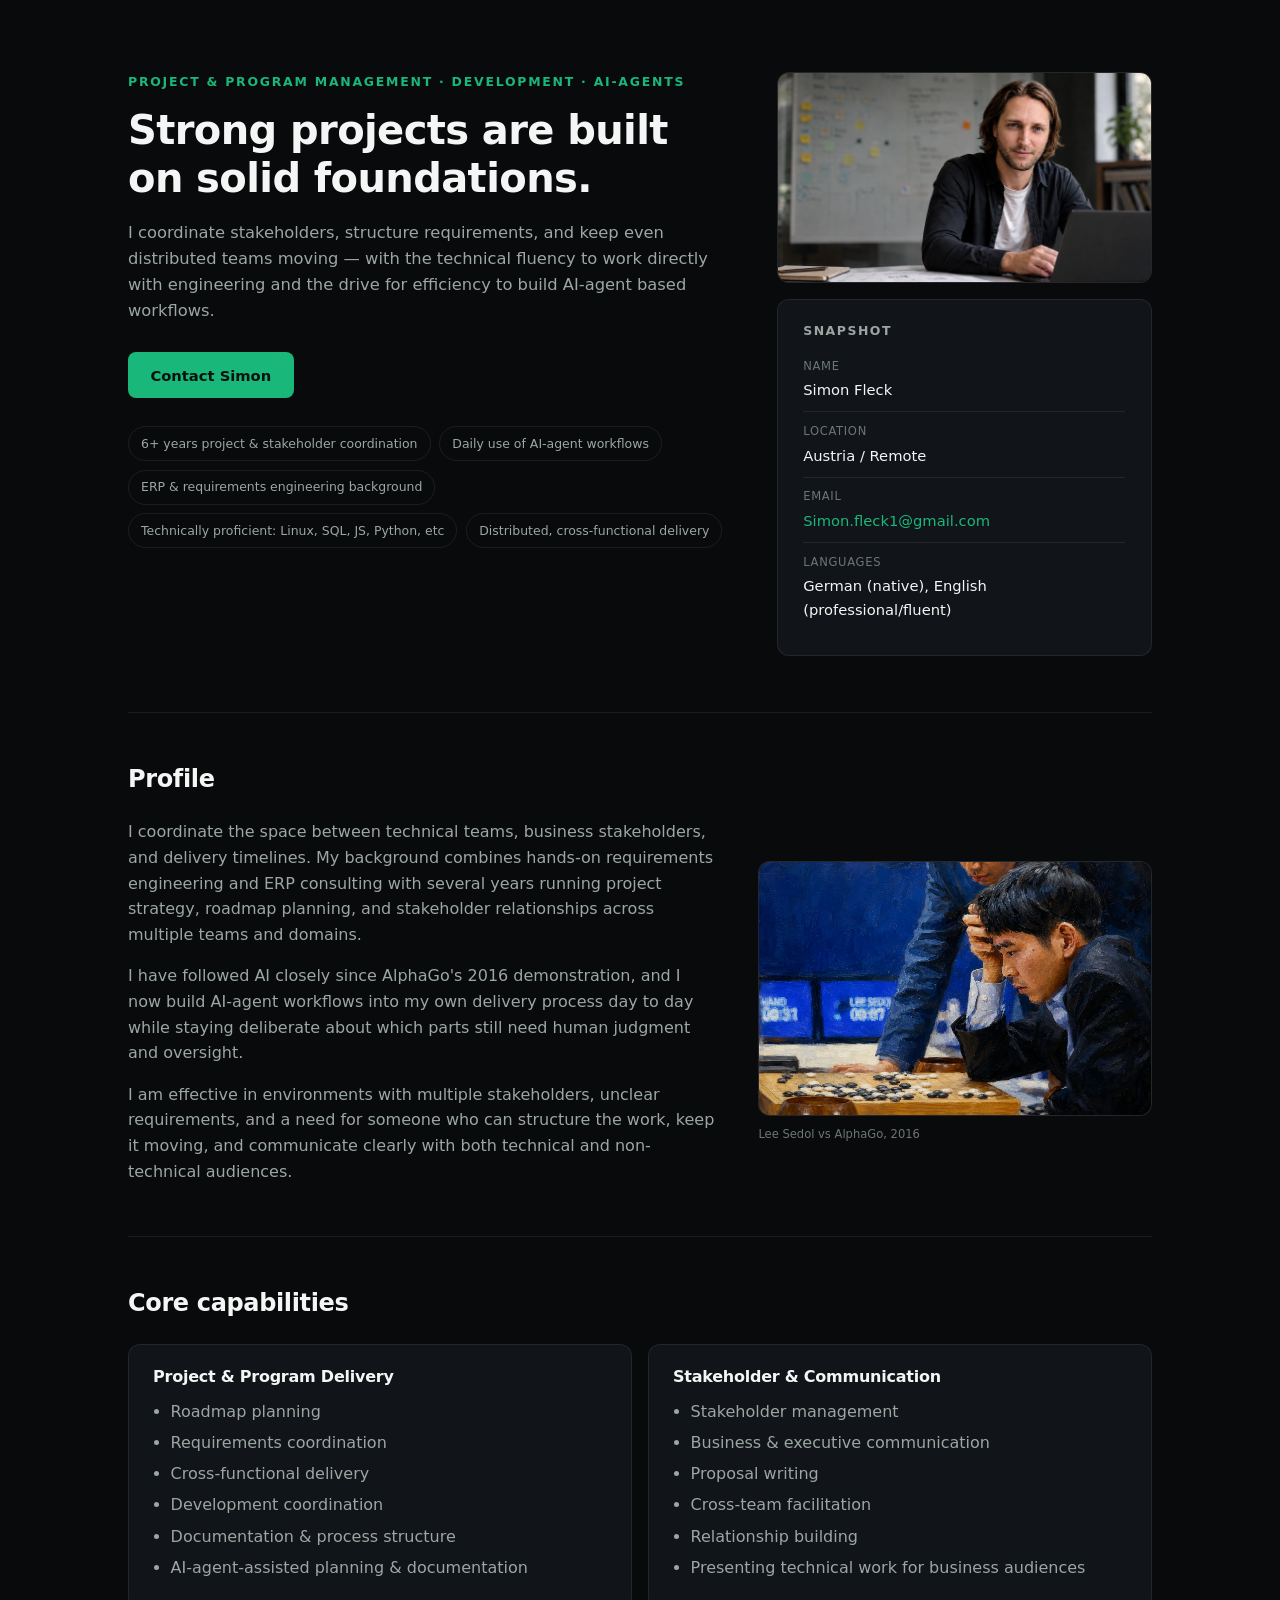
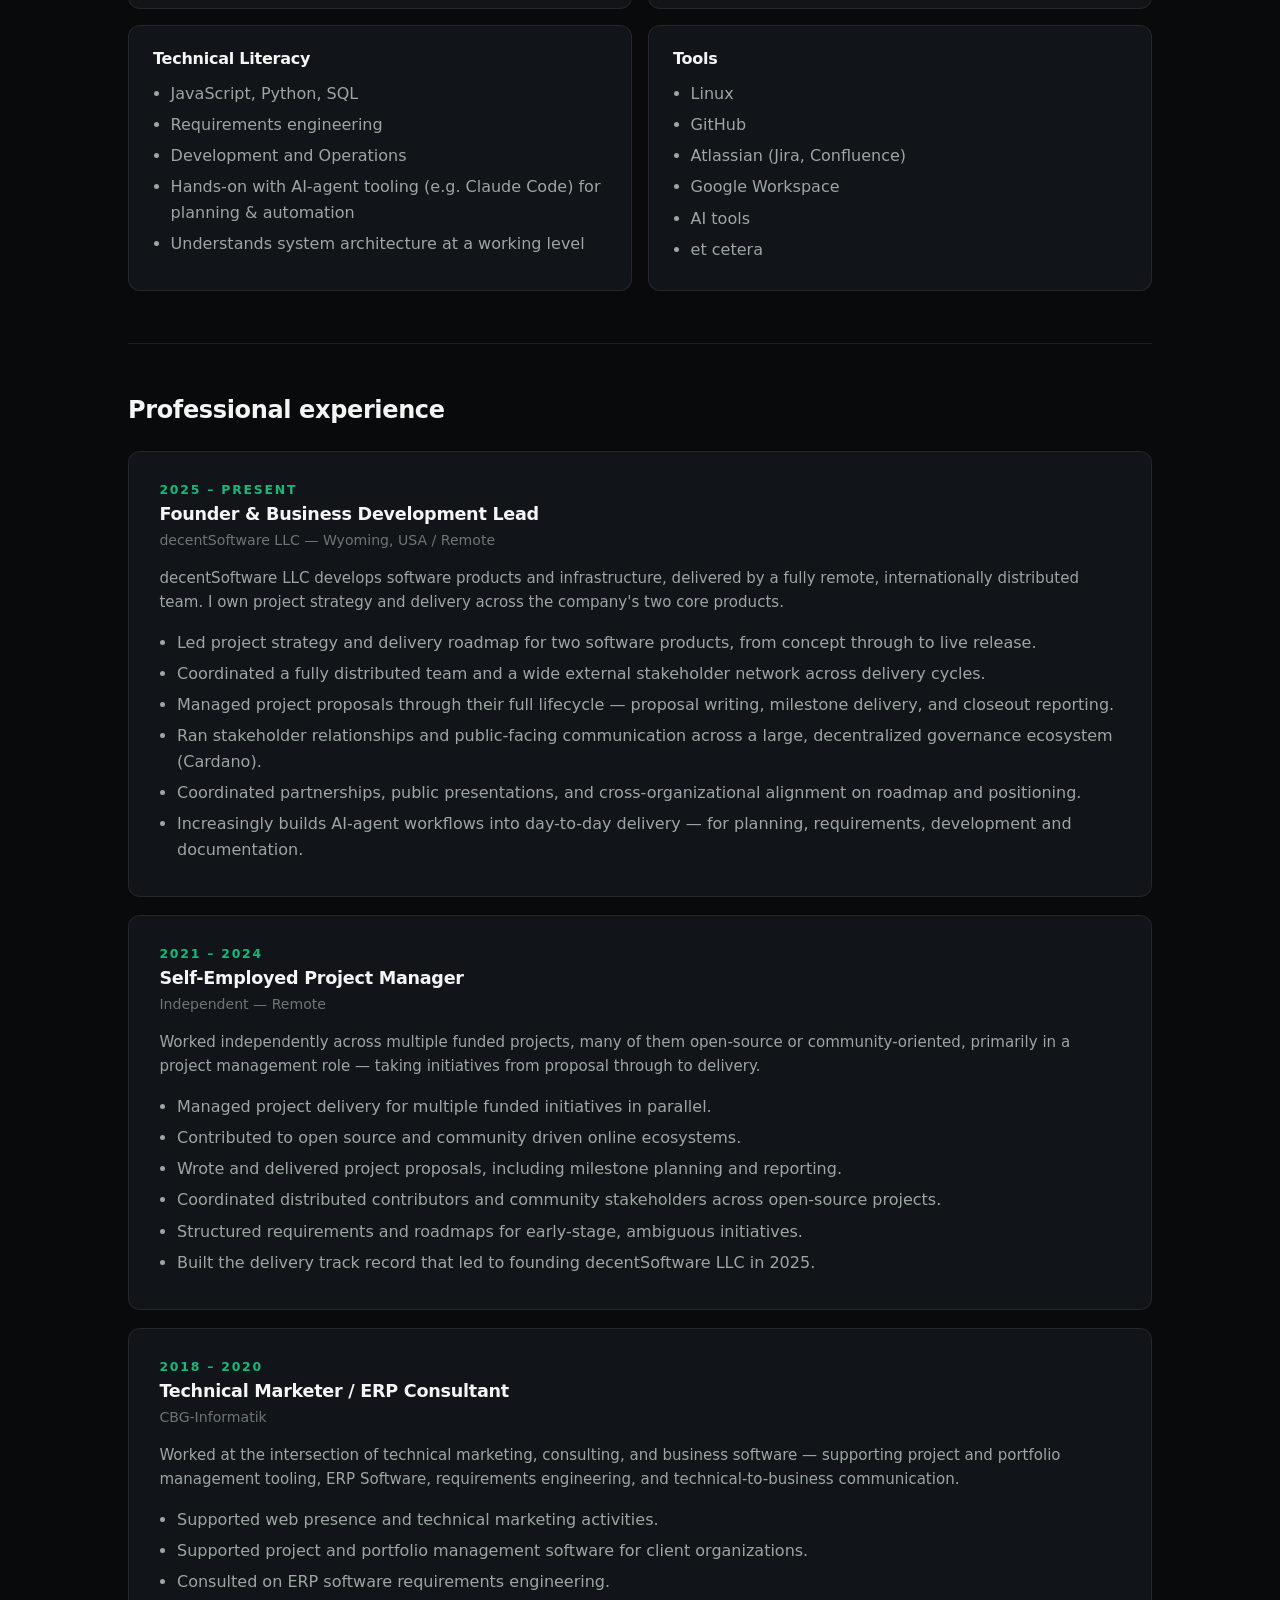
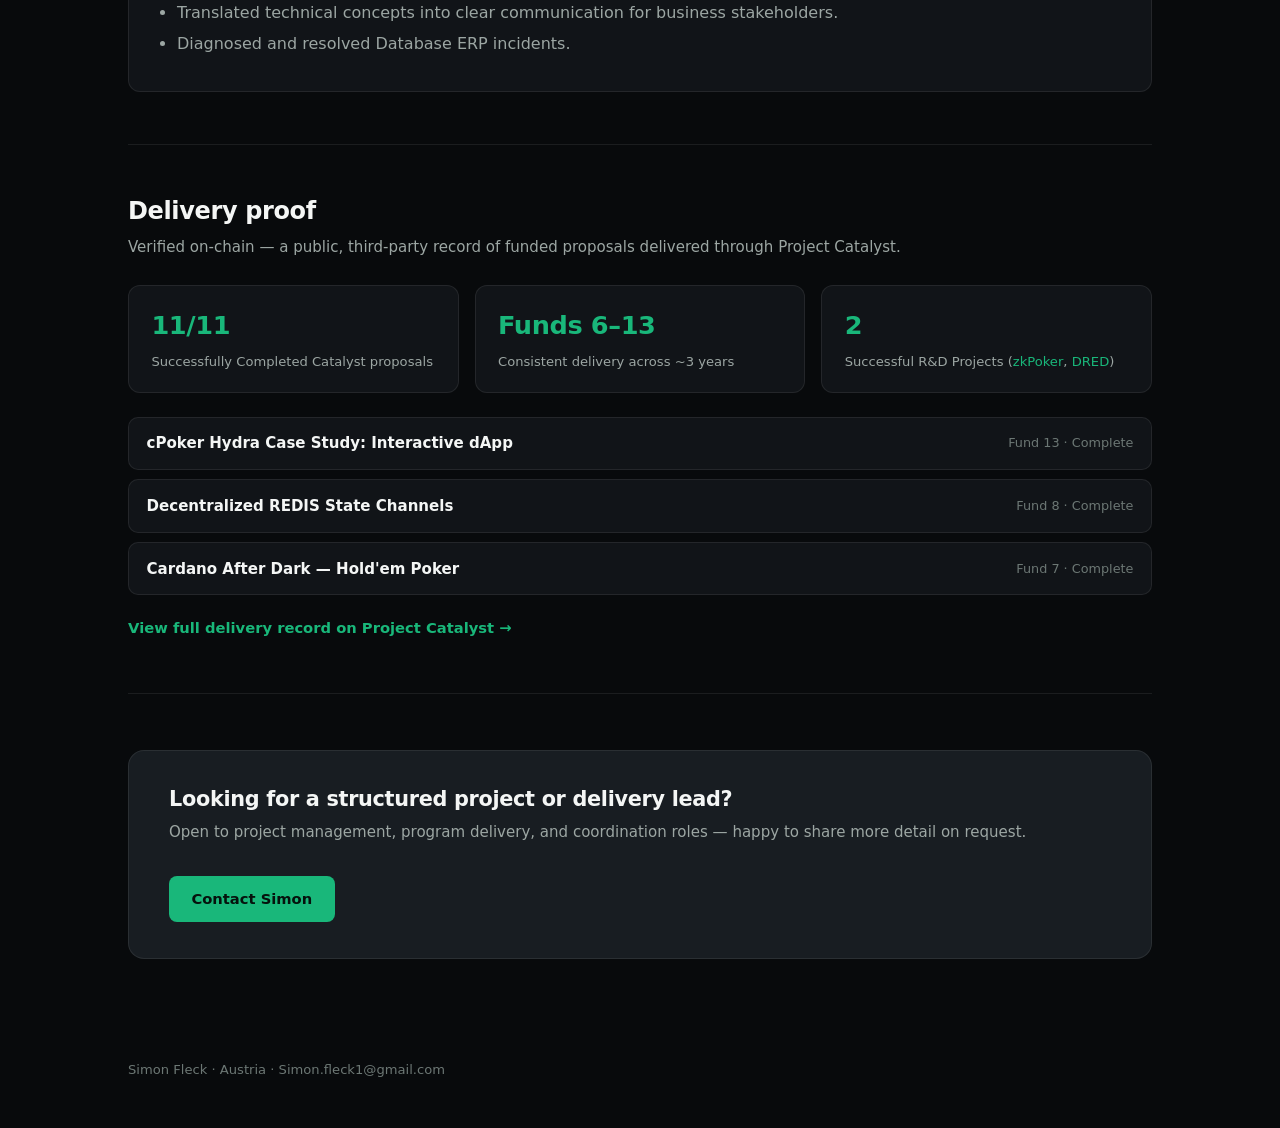
==== project-management/index.html @ a4ba829e "Initial commit: flecksimon.com personal site Co-Authored-By: Claude Sonnet 5 <noreply@anthropic.com>" ====
<!DOCTYPE html>
<html lang="en">
  <head>
    <meta charset="UTF-8" />
    <meta name="viewport" content="width=device-width, initial-scale=1.0" />
    <title>Simon Fleck | Project & Delivery Lead, AI-Agents</title>
    <meta
      name="description"
      content="Simon Fleck is a project and delivery lead with a background spanning technical consulting, requirements engineering, and stakeholder coordination — bringing hands-on AI-agent workflows into how he plans, documents, and executes."
    />
    <meta name="robots" content="noindex, nofollow" />
    <link rel="stylesheet" href="pm-profile.css" />
    <link rel="icon" type="image/x-icon" href="../public/brand/favicon.ico" />
    <link rel="icon" type="image/png" sizes="32x32" href="../public/brand/favicon-32.png" />
    <link rel="icon" type="image/png" sizes="16x16" href="../public/brand/favicon-16.png" />
    <link rel="apple-touch-icon" sizes="180x180" href="../public/brand/apple-touch-icon.png" />
  </head>
  <body>
    <div class="page-shell">

      <header class="hero">
        <div class="hero-copy">
          <p class="eyebrow">Project &amp; Program Management · Development · AI-Agents</p>
          <h1>Strong projects are built on solid foundations.</h1>
          <p class="hero-sub">
            I coordinate stakeholders, structure requirements, and keep even distributed teams moving — with the technical fluency to work directly with engineering and the drive for efficiency to build AI-agent based workflows.
          </p>
          <div class="hero-actions">
            <a class="button button-primary" href="mailto:Simon.fleck1@gmail.com">Contact Simon</a>
          </div>
          <div class="badges">
            <span>6+ years project &amp; stakeholder coordination</span>
            <span>Daily use of AI-agent workflows</span>
            <span>ERP &amp; requirements engineering background</span>
            <span>Technically proficient: Linux, SQL, JS, Python, etc</span>
            <span>Distributed, cross-functional delivery</span>
          </div>
        </div>
        <aside class="hero-sidebar">
          <div class="sidebar-photo">
            <img src="../public/photos/working.png" alt="Simon Fleck working at his desk" />
          </div>
          <div class="panel">
            <h2>Snapshot</h2>
            <dl>
              <div>
                <dt>Name</dt>
                <dd>Simon Fleck</dd>
              </div>
              <div>
                <dt>Location</dt>
                <dd>Austria / Remote</dd>
              </div>
              <div>
                <dt>Email</dt>
                <dd><a href="mailto:Simon.fleck1@gmail.com">Simon.fleck1@gmail.com</a></dd>
              </div>
              <div>
                <dt>Languages</dt>
                <dd>German (native), English (professional/fluent)</dd>
              </div>
            </dl>
          </div>
        </aside>
      </header>

      <main>

        <section class="section section-intro" id="profile">
          <h2>Profile</h2>
          <div class="intro-row">
            <div class="intro-text">
              <p>I coordinate the space between technical teams, business stakeholders, and delivery timelines. My background combines hands-on requirements engineering and ERP consulting with several years running project strategy, roadmap planning, and stakeholder relationships across multiple teams and domains.</p>
              <p>I have followed AI closely since AlphaGo's 2016 demonstration, and I now build AI-agent workflows into my own delivery process day to day while staying deliberate about which parts still need human judgment and oversight.</p>
              <p>I am effective in environments with multiple stakeholders, unclear requirements, and a need for someone who can structure the work, keep it moving, and communicate clearly with both technical and non-technical audiences.</p>
            </div>
            <figure class="intro-visual">
              <div class="intro-visual-panel">
                <img src="../public/photos/alpha-go_vs_lee-sedol.png" alt="Original painting of Lee Sedol at the board during his match against AlphaGo, 2016" />
              </div>
              <figcaption>Lee Sedol vs AlphaGo, 2016</figcaption>
            </figure>
          </div>
        </section>

        <section class="section" id="capabilities">
          <h2>Core capabilities</h2>
          <div class="grid cards-grid">
            <article class="card">
              <h3>Project &amp; Program Delivery</h3>
              <ul>
                <li>Roadmap planning</li>
                <li>Requirements coordination</li>
                <li>Cross-functional delivery</li>
                <li>Development coordination</li>
                <li>Documentation &amp; process structure</li>
                <li>AI-agent-assisted planning &amp; documentation</li>
              </ul>
            </article>
            <article class="card">
              <h3>Stakeholder &amp; Communication</h3>
              <ul>
                <li>Stakeholder management</li>
                <li>Business &amp; executive communication</li>
                <li>Proposal writing</li>
                <li>Cross-team facilitation</li>
                <li>Relationship building</li>
                <li>Presenting technical work for business audiences</li>
              </ul>
            </article>
            <article class="card">
              <h3>Technical Literacy</h3>
              <ul>
                <li>JavaScript, Python, SQL</li>
                <li>Requirements engineering</li>
                <li>Development and Operations</li>
                <li>Hands-on with AI-agent tooling (e.g. Claude Code) for planning &amp; automation</li>
                <li>Understands system architecture at a working level</li>
              </ul>
            </article>
            <article class="card">
              <h3>Tools</h3>
              <ul>
                <li>Linux</li>
                <li>GitHub</li>
                <li>Atlassian (Jira, Confluence)</li>
                <li>Google Workspace</li>
                <li>AI tools</li>
                <li>et cetera</li>
              </ul>
            </article>
          </div>
        </section>

        <section class="section" id="experience">
          <h2>Professional experience</h2>
          <article class="experience-card">
            <div class="experience-header">
              <div>
                <p class="eyebrow">2025 – present</p>
                <h3>Founder &amp; Business Development Lead</h3>
                <p class="muted">decentSoftware LLC — Wyoming, USA / Remote</p>
              </div>
            </div>
            <p class="experience-text">decentSoftware LLC develops software products and infrastructure, delivered by a fully remote, internationally distributed team. I own project strategy and delivery across the company's two core products.</p>
            <ul>
              <li>Led project strategy and delivery roadmap for two software products, from concept through to live release.</li>
              <li>Coordinated a fully distributed team and a wide external stakeholder network across delivery cycles.</li>
              <li>Managed project proposals through their full lifecycle — proposal writing, milestone delivery, and closeout reporting.</li>
              <li>Ran stakeholder relationships and public-facing communication across a large, decentralized governance ecosystem (Cardano).</li>
              <li>Coordinated partnerships, public presentations, and cross-organizational alignment on roadmap and positioning.</li>
              <li>Increasingly builds AI-agent workflows into day-to-day delivery — for planning, requirements, development and documentation.</li>
            </ul>
          </article>

          <article class="experience-card">
            <div class="experience-header">
              <div>
                <p class="eyebrow">2021 – 2024</p>
                <h3>Self-Employed Project Manager</h3>
                <p class="muted">Independent — Remote</p>
              </div>
            </div>
            <p class="experience-text">Worked independently across multiple funded projects, many of them open-source or community-oriented, primarily in a project management role — taking initiatives from proposal through to delivery.</p>
            <ul>
              <li>Managed project delivery for multiple funded initiatives in parallel.</li>
              <li>Contributed to open source and community driven online ecosystems.</li>
              <li>Wrote and delivered project proposals, including milestone planning and reporting.</li>
              <li>Coordinated distributed contributors and community stakeholders across open-source projects.</li>
              <li>Structured requirements and roadmaps for early-stage, ambiguous initiatives.</li>
              <li>Built the delivery track record that led to founding decentSoftware LLC in 2025.</li>
            </ul>
          </article>

          <article class="experience-card">
            <div class="experience-header">
              <div>
                <p class="eyebrow">2018 – 2020</p>
                <h3>Technical Marketer / ERP Consultant</h3>
                <p class="muted">CBG-Informatik</p>
              </div>
            </div>
            <p class="experience-text">Worked at the intersection of technical marketing, consulting, and business software — supporting project and portfolio management tooling, ERP Software, requirements engineering, and technical-to-business communication.</p>
            <ul>
              <li>Supported web presence and technical marketing activities.</li>
              <li>Supported project and portfolio management software for client organizations.</li>
              <li>Consulted on ERP software requirements engineering.</li>
              <li>Translated technical concepts into clear communication for business stakeholders.</li>
              <li>Diagnosed and resolved Database ERP incidents.</li>
            </ul>
          </article>
        </section>

        <section class="section" id="proof">
          <h2>Delivery proof</h2>
          <p class="section-sub">Verified on-chain — a public, third-party record of funded proposals delivered through Project Catalyst.</p>
          <div class="proof-stats">
            <div class="proof-stat">
              <span class="proof-stat-n">11/11</span>
              <span class="proof-stat-label">Successfully Completed Catalyst proposals</span>
            </div>
            <div class="proof-stat">
              <span class="proof-stat-n">Funds 6–13</span>
              <span class="proof-stat-label">Consistent delivery across ~3 years</span>
            </div>
            <div class="proof-stat">
              <span class="proof-stat-n">2</span>
              <span class="proof-stat-label"> Successful R&D Projects (<a href="https://zkpoker.io/" target="_blank" rel="noopener">zkPoker</a>, <a href="https://github.com/Cardano-After-Dark/dred" target="_blank" rel="noopener">DRED</a>)</span>
            </div>
          </div>
          <ul class="proof-list">
            <li>
              <a href="https://projectcatalyst.io/funds/13/cardano-use-cases-concept/cpoker-hydra-case-study-implement-interactive-dapp" target="_blank" rel="noopener">cPoker Hydra Case Study: Interactive dApp</a>
              <span class="proof-fund">Fund 13 · Complete</span>
            </li>
            <li>
              <a href="https://projectcatalyst.io/funds/8/cardano-scaling-solutions/decentralized-redis-state-channels" target="_blank" rel="noopener">Decentralized REDIS State Channels</a>
              <span class="proof-fund">Fund 8 · Complete</span>
            </li>
            <li>
              <a href="https://projectcatalyst.io/funds/7/gamers-on-chained/cardano-after-dark-holdem-poker" target="_blank" rel="noopener">Cardano After Dark — Hold'em Poker</a>
              <span class="proof-fund">Fund 7 · Complete</span>
            </li>
          </ul>
          <a class="proof-more" href="https://projectcatalyst.io/proposers/seomon" target="_blank" rel="noopener">View full delivery record on Project Catalyst →</a>
        </section>

      </main>

      <section class="section section-cta" id="contact">
        <div class="cta-shell">
          <div>
            <h2>Looking for a structured project or delivery lead?</h2>
            <p>Open to project management, program delivery, and coordination roles — happy to share more detail on request.</p>
          </div>
          <div class="cta-actions">
            <a class="button button-primary" href="mailto:Simon.fleck1@gmail.com">Contact Simon</a>
          </div>
        </div>
      </section>

      <footer class="footer">
        <p>Simon Fleck · Austria · <a href="mailto:Simon.fleck1@gmail.com">Simon.fleck1@gmail.com</a></p>
      </footer>

    </div>
  </body>
</html>
---- project-management/pm-profile.css ----
:root {
  --bg: #080A0C;
  --panel: #111418;
  --panel-elevated: #181D22;
  --text: #F4F6F5;
  --muted: #9CA6A3;
  --emerald: #19B77A;
  --accent: #6C7774;
  --border: rgba(255, 255, 255, 0.08);
}

* { box-sizing: border-box; }

body {
  margin: 0;
  background: var(--bg);
  color: var(--text);
  font-family: -apple-system, BlinkMacSystemFont, "Segoe UI", Inter, system-ui, sans-serif;
  line-height: 1.6;
  -webkit-font-smoothing: antialiased;
}

.page-shell {
  max-width: 1080px;
  margin: 0 auto;
  padding: 0 1.75rem;
}

h1, h2, h3 { font-weight: 650; letter-spacing: -0.015em; line-height: 1.2; margin: 0; }
p { margin: 0; }
a { color: inherit; }
ul { margin: 0; padding-left: 1.1rem; }
li { margin-bottom: 0.35rem; color: var(--muted); }

/* ── Hero ── */
.hero {
  display: grid;
  grid-template-columns: 1.6fr 1fr;
  gap: 3rem;
  padding: 4.5rem 0 3.5rem;
  border-bottom: 1px solid var(--border);
}

.eyebrow {
  font-size: 0.78rem;
  letter-spacing: 0.14em;
  text-transform: uppercase;
  color: var(--emerald);
  font-weight: 600;
  margin-bottom: 0.9rem;
}

.hero-copy h1 {
  font-size: clamp(1.9rem, 3.2vw, 2.5rem);
  margin-bottom: 1.1rem;
}

.hero-sub {
  color: var(--muted);
  font-size: 1.02rem;
  max-width: 56ch;
  margin-bottom: 1.75rem;
}

.hero-actions { margin-bottom: 1.75rem; }

.button {
  display: inline-block;
  padding: 0.7rem 1.4rem;
  border-radius: 8px;
  font-size: 0.92rem;
  font-weight: 600;
  text-decoration: none;
}

.button-primary {
  background: var(--emerald);
  color: #06120D;
}

.badges {
  display: flex;
  flex-wrap: wrap;
  gap: 0.55rem;
}

.badges span {
  font-size: 0.78rem;
  color: var(--muted);
  padding: 0.4rem 0.75rem;
  border: 1px solid var(--border);
  border-radius: 999px;
}

.sidebar-photo {
  aspect-ratio: 16 / 9;
  border-radius: 12px;
  overflow: hidden;
  background: var(--panel);
  border: 1px solid var(--border);
  margin-bottom: 1rem;
}

.sidebar-photo img {
  width: 100%;
  height: 100%;
  object-fit: cover;
  display: block;
}

.hero-sidebar .panel {
  background: var(--panel);
  border: 1px solid var(--border);
  border-radius: 12px;
  padding: 1.5rem 1.6rem;
}

.hero-sidebar h2 {
  font-size: 0.78rem;
  letter-spacing: 0.12em;
  text-transform: uppercase;
  color: var(--muted);
  margin-bottom: 1.1rem;
}

.hero-sidebar dl { margin: 0; }
.hero-sidebar dl > div {
  padding: 0.6rem 0;
  border-top: 1px solid var(--border);
}
.hero-sidebar dl > div:first-child { border-top: none; padding-top: 0; }

.hero-sidebar dt {
  font-size: 0.72rem;
  color: var(--accent);
  text-transform: uppercase;
  letter-spacing: 0.06em;
  margin-bottom: 0.2rem;
}

.hero-sidebar dd {
  margin: 0;
  font-size: 0.92rem;
}

.hero-sidebar a { color: var(--emerald); text-decoration: none; }
.hero-sidebar a:hover { text-decoration: underline; }

/* ── Sections ── */
.section {
  padding: 3.25rem 0;
  border-bottom: 1px solid var(--border);
}

.section h2 {
  font-size: 1.5rem;
  margin-bottom: 1.6rem;
}

.intro-row {
  display: grid;
  grid-template-columns: 1.5fr 1fr;
  gap: 2.5rem;
  align-items: center;
}

.section-intro p { color: var(--muted); max-width: 68ch; }
.section-intro p + p { margin-top: 1rem; }

.intro-visual { margin: 0; }

.intro-visual-panel {
  background: var(--panel);
  border: 1px solid var(--border);
  border-radius: 12px;
  overflow: hidden;
}

.intro-visual-panel img {
  width: 100%;
  height: auto;
  display: block;
}

.intro-visual figcaption {
  margin-top: 0.6rem;
  font-size: 0.72rem;
  color: var(--accent);
  line-height: 1.5;
}

/* ── Cards ── */
.grid { display: grid; gap: 1rem; }
.cards-grid { grid-template-columns: repeat(2, minmax(0, 1fr)); }
.tools-grid { grid-template-columns: repeat(3, minmax(0, 1fr)); }

.card, .tool-card {
  background: var(--panel);
  border: 1px solid var(--border);
  border-radius: 12px;
  padding: 1.4rem 1.5rem;
}

.card h3, .tool-card h3 {
  font-size: 1rem;
  margin-bottom: 0.8rem;
}

.card p, .tool-card p { color: var(--muted); font-size: 0.92rem; }

/* ── Proof ── */
.section-sub {
  color: var(--muted);
  font-size: 0.94rem;
  margin: -1rem 0 1.6rem;
}

.proof-stats {
  display: grid;
  grid-template-columns: repeat(3, minmax(0, 1fr));
  gap: 1rem;
  margin-bottom: 1.5rem;
}

.proof-stat {
  background: var(--panel);
  border: 1px solid var(--border);
  border-radius: 12px;
  padding: 1.2rem 1.4rem;
  display: flex;
  flex-direction: column;
  gap: 0.35rem;
}

.proof-stat-n {
  font-size: 1.6rem;
  font-weight: 650;
  color: var(--emerald);
  letter-spacing: -0.015em;
}

.proof-stat-label {
  font-size: 0.82rem;
  color: var(--muted);
}

.proof-stat-label a {
  color: var(--emerald);
  text-decoration: none;
}

.proof-stat-label a:hover { text-decoration: underline; }

.proof-list {
  list-style: none;
  margin: 0 0 1.25rem;
  padding: 0;
  display: flex;
  flex-direction: column;
  gap: 0.6rem;
}

.proof-list li {
  background: var(--panel);
  border: 1px solid var(--border);
  border-radius: 10px;
  padding: 0.85rem 1.1rem;
  display: flex;
  align-items: center;
  justify-content: space-between;
  gap: 1rem;
  margin-bottom: 0;
}

.proof-list a {
  color: var(--text);
  text-decoration: none;
  font-size: 0.94rem;
  font-weight: 550;
}

.proof-list a:hover { color: var(--emerald); }

.proof-fund {
  color: var(--accent);
  font-size: 0.8rem;
  white-space: nowrap;
}

.proof-more {
  color: var(--emerald);
  text-decoration: none;
  font-size: 0.92rem;
  font-weight: 600;
}

.proof-more:hover { text-decoration: underline; }

/* ── Experience ── */
.experience-card {
  background: var(--panel);
  border: 1px solid var(--border);
  border-radius: 12px;
  padding: 1.75rem 1.9rem;
}

.experience-card + .experience-card { margin-top: 1.1rem; }

.experience-header .eyebrow { margin-bottom: 0.3rem; }
.experience-header h3 { font-size: 1.1rem; margin-bottom: 0.2rem; }
.experience-header .muted { color: var(--accent); font-size: 0.88rem; }

.experience-text {
  color: var(--muted);
  margin: 0.9rem 0 1rem;
  font-size: 0.94rem;
}

/* ── Contact CTA ── */
.section-cta {
  border-bottom: none;
  padding: 3.5rem 0 4.5rem;
}

.cta-shell {
  background: var(--panel-elevated);
  border: 1px solid var(--border);
  border-radius: 16px;
  padding: 2.25rem 2.5rem;
  display: flex;
  align-items: center;
  justify-content: space-between;
  gap: 2rem;
  flex-wrap: wrap;
}

.cta-shell h2 { font-size: 1.3rem; margin-bottom: 0.5rem; }
.cta-shell p { color: var(--muted); font-size: 0.94rem; }

/* ── Footer ── */
.footer {
  padding: 1.75rem 0 3rem;
  color: var(--accent);
  font-size: 0.82rem;
}

.footer a { color: var(--accent); text-decoration: none; }
.footer a:hover { color: var(--text); }

/* ── Responsive ── */
@media (max-width: 800px) {
  .hero { grid-template-columns: 1fr; padding: 3rem 0 2.5rem; }
  .cards-grid, .tools-grid { grid-template-columns: 1fr; }
  .proof-stats { grid-template-columns: 1fr; }
  .proof-list li { flex-direction: column; align-items: flex-start; gap: 0.25rem; }
  .cta-shell { flex-direction: column; align-items: flex-start; }
  .intro-row { grid-template-columns: 1fr; }
  .intro-visual { max-width: 320px; }
}
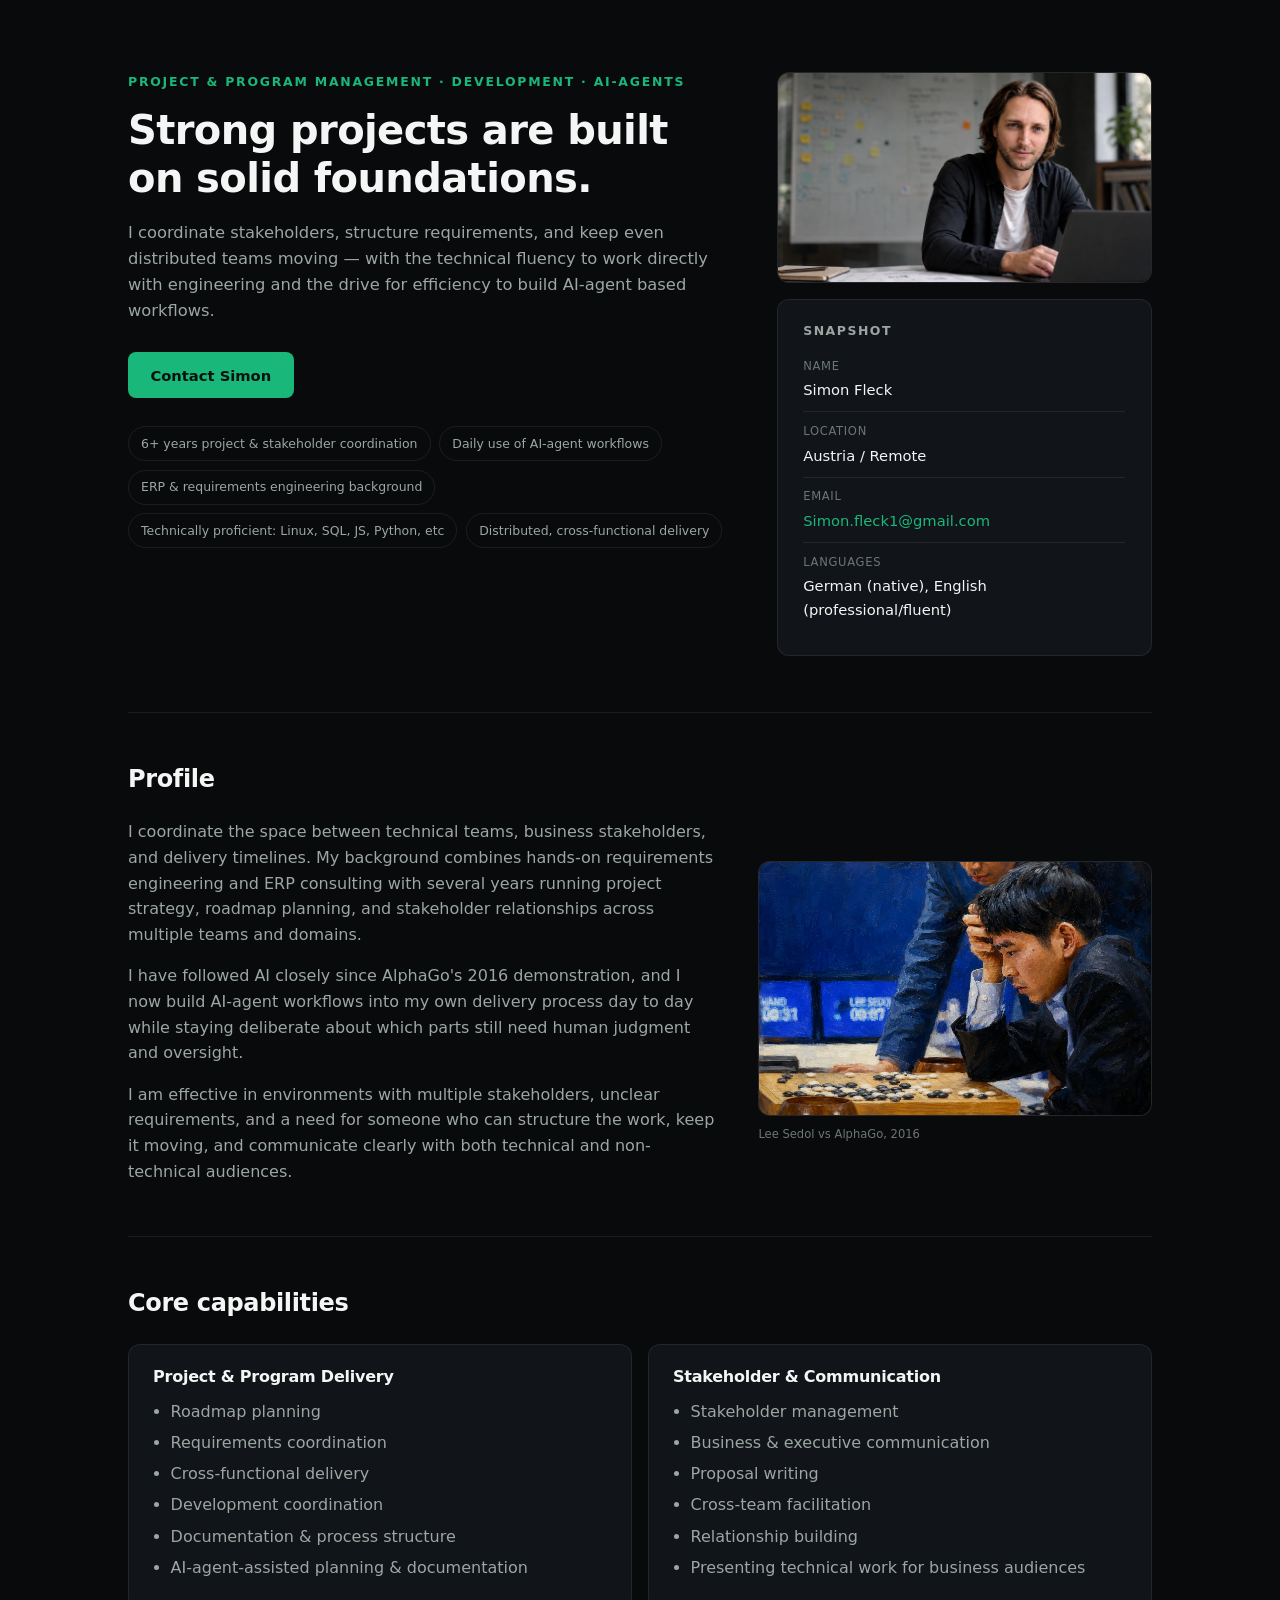
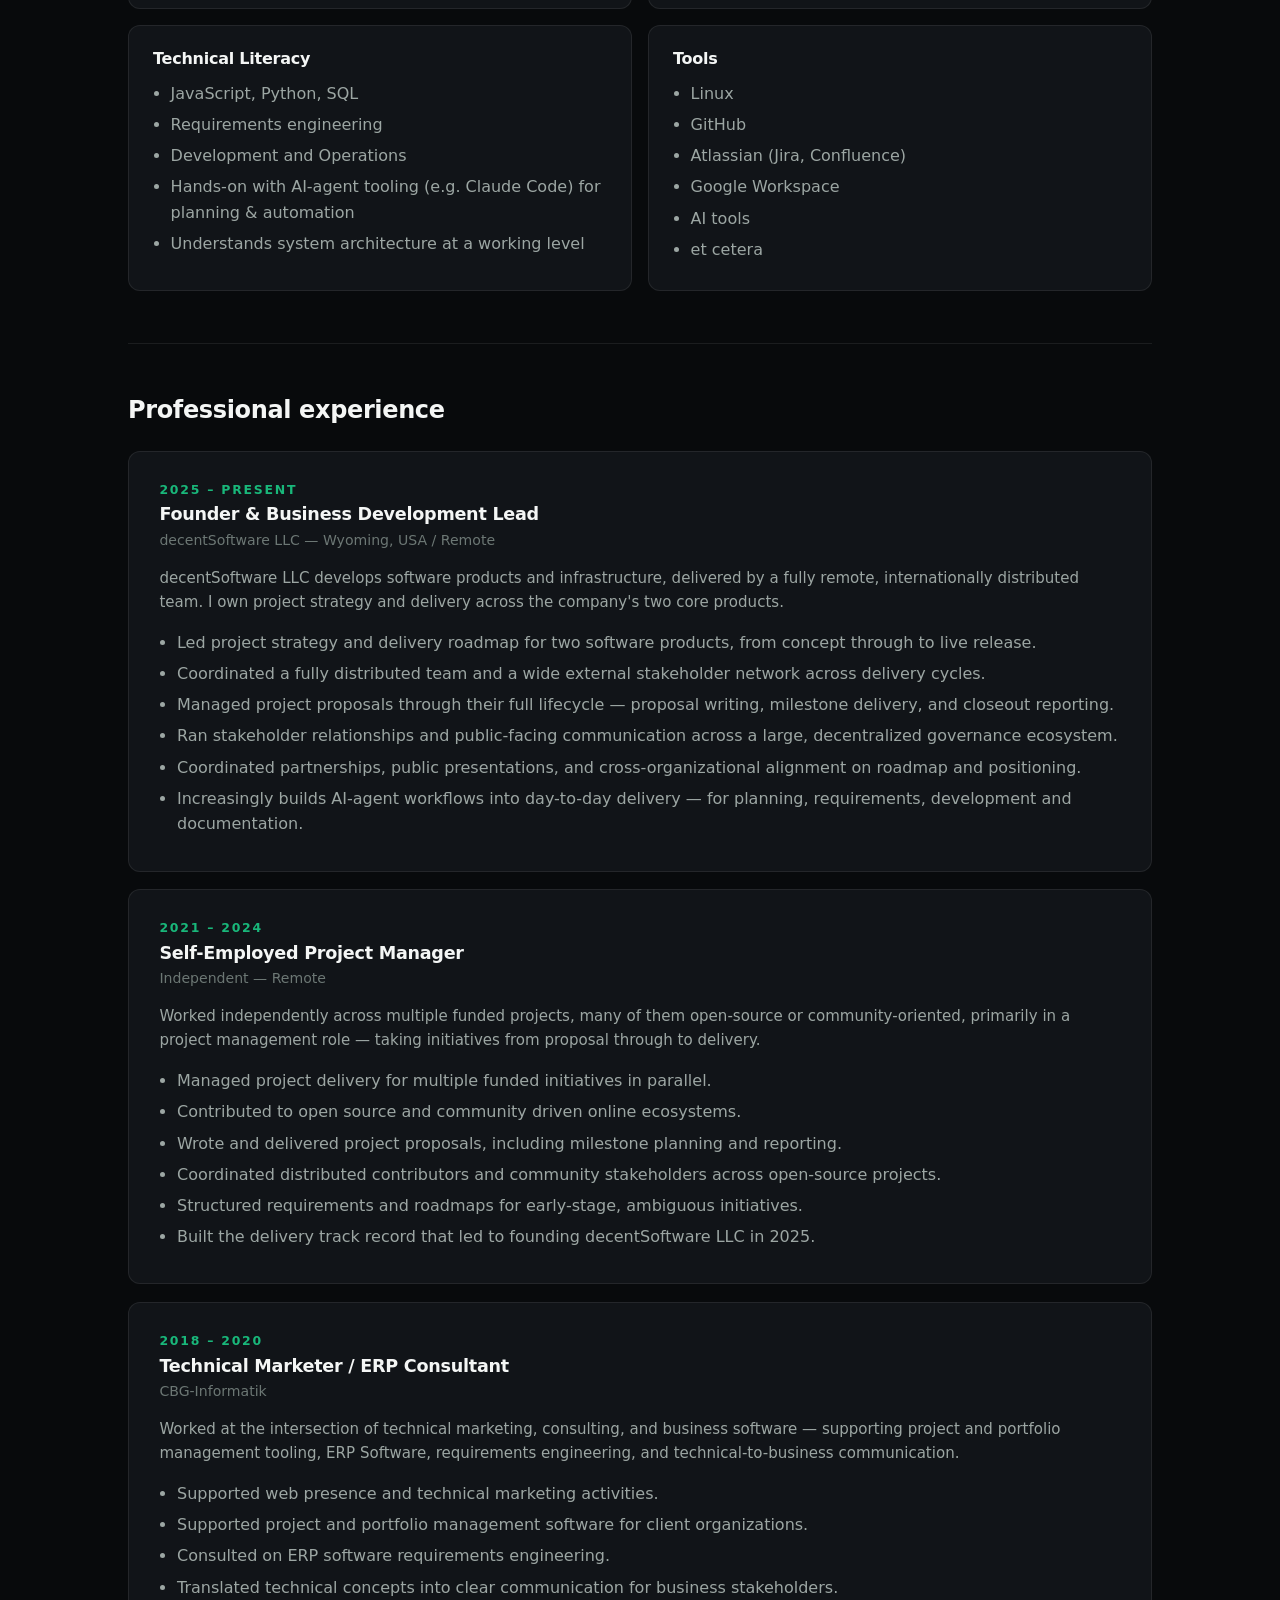
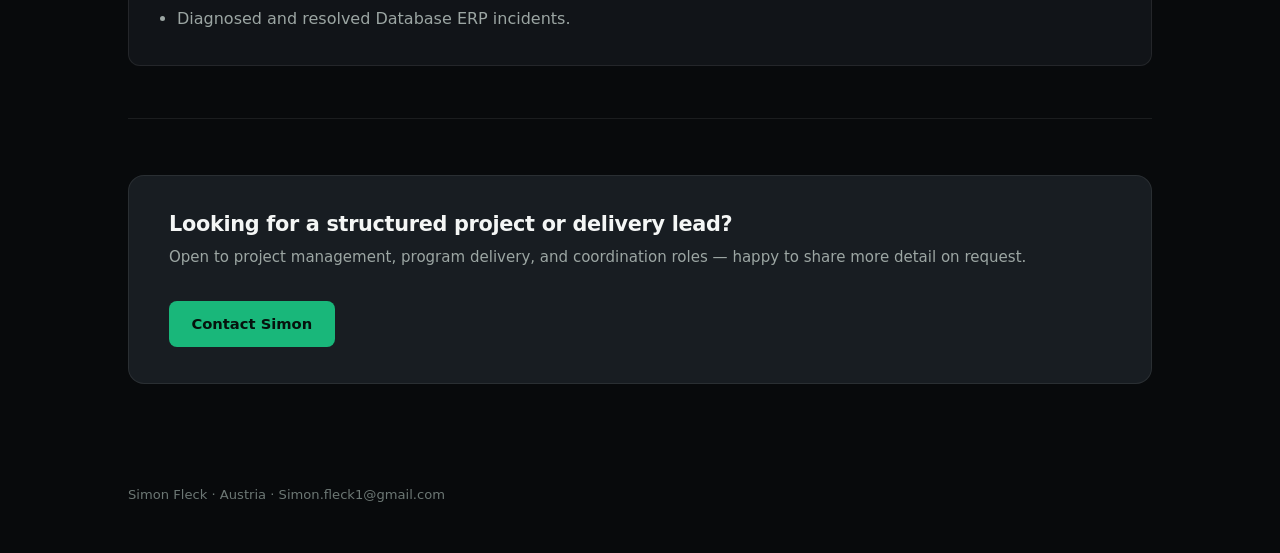
==== commit d72cf409: "Rework project copy and remove Delivery proof section Rename project cards, drop zkPoker view link, " ====
--- a/project-management/index.html
+++ b/project-management/index.html
@@ -147,7 +147,7 @@
               <li>Led project strategy and delivery roadmap for two software products, from concept through to live release.</li>
               <li>Coordinated a fully distributed team and a wide external stakeholder network across delivery cycles.</li>
               <li>Managed project proposals through their full lifecycle — proposal writing, milestone delivery, and closeout reporting.</li>
-              <li>Ran stakeholder relationships and public-facing communication across a large, decentralized governance ecosystem (Cardano).</li>
+              <li>Ran stakeholder relationships and public-facing communication across a large, decentralized governance ecosystem.</li>
               <li>Coordinated partnerships, public presentations, and cross-organizational alignment on roadmap and positioning.</li>
               <li>Increasingly builds AI-agent workflows into day-to-day delivery — for planning, requirements, development and documentation.</li>
             </ul>
@@ -191,40 +191,6 @@
           </article>
         </section>
 
-        <section class="section" id="proof">
-          <h2>Delivery proof</h2>
-          <p class="section-sub">Verified on-chain — a public, third-party record of funded proposals delivered through Project Catalyst.</p>
-          <div class="proof-stats">
-            <div class="proof-stat">
-              <span class="proof-stat-n">11/11</span>
-              <span class="proof-stat-label">Successfully Completed Catalyst proposals</span>
-            </div>
-            <div class="proof-stat">
-              <span class="proof-stat-n">Funds 6–13</span>
-              <span class="proof-stat-label">Consistent delivery across ~3 years</span>
-            </div>
-            <div class="proof-stat">
-              <span class="proof-stat-n">2</span>
-              <span class="proof-stat-label"> Successful R&D Projects (<a href="https://zkpoker.io/" target="_blank" rel="noopener">zkPoker</a>, <a href="https://github.com/Cardano-After-Dark/dred" target="_blank" rel="noopener">DRED</a>)</span>
-            </div>
-          </div>
-          <ul class="proof-list">
-            <li>
-              <a href="https://projectcatalyst.io/funds/13/cardano-use-cases-concept/cpoker-hydra-case-study-implement-interactive-dapp" target="_blank" rel="noopener">cPoker Hydra Case Study: Interactive dApp</a>
-              <span class="proof-fund">Fund 13 · Complete</span>
-            </li>
-            <li>
-              <a href="https://projectcatalyst.io/funds/8/cardano-scaling-solutions/decentralized-redis-state-channels" target="_blank" rel="noopener">Decentralized REDIS State Channels</a>
-              <span class="proof-fund">Fund 8 · Complete</span>
-            </li>
-            <li>
-              <a href="https://projectcatalyst.io/funds/7/gamers-on-chained/cardano-after-dark-holdem-poker" target="_blank" rel="noopener">Cardano After Dark — Hold'em Poker</a>
-              <span class="proof-fund">Fund 7 · Complete</span>
-            </li>
-          </ul>
-          <a class="proof-more" href="https://projectcatalyst.io/proposers/seomon" target="_blank" rel="noopener">View full delivery record on Project Catalyst →</a>
-        </section>
-
       </main>
 
       <section class="section section-cta" id="contact">
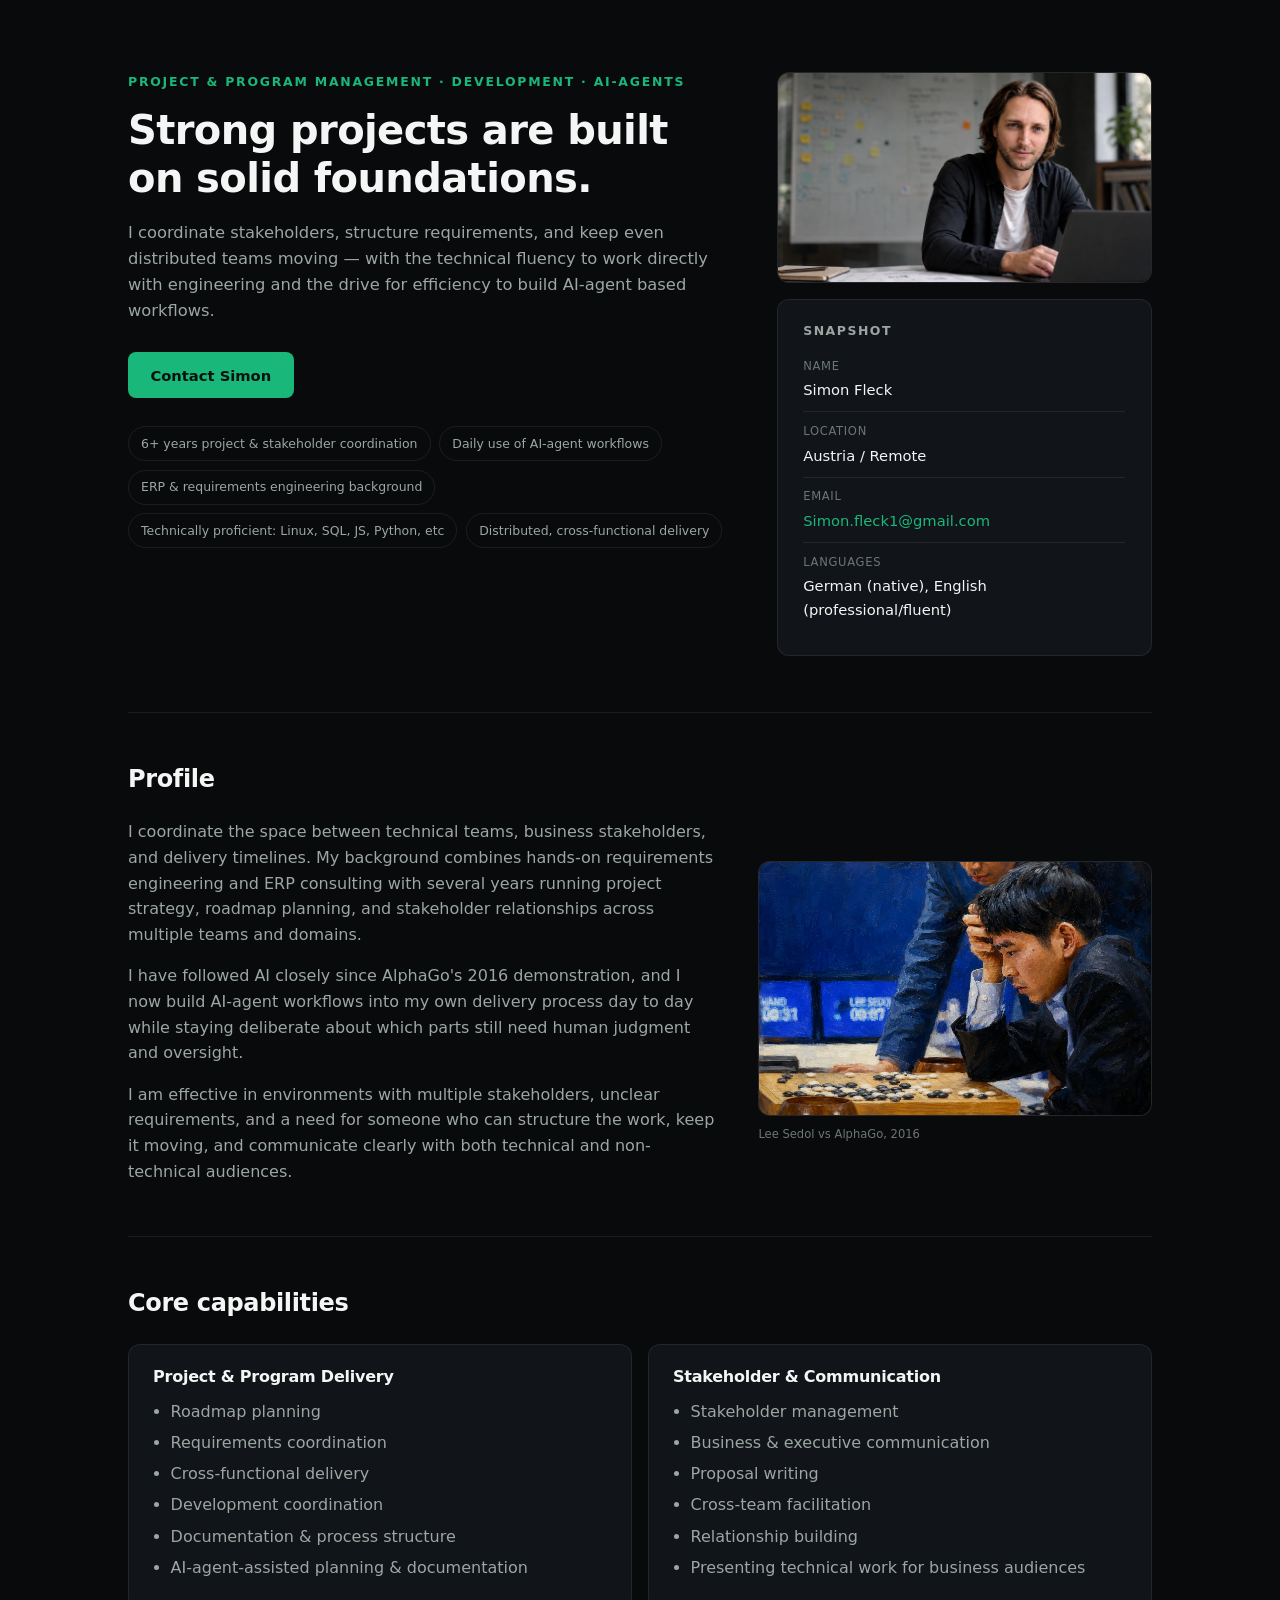
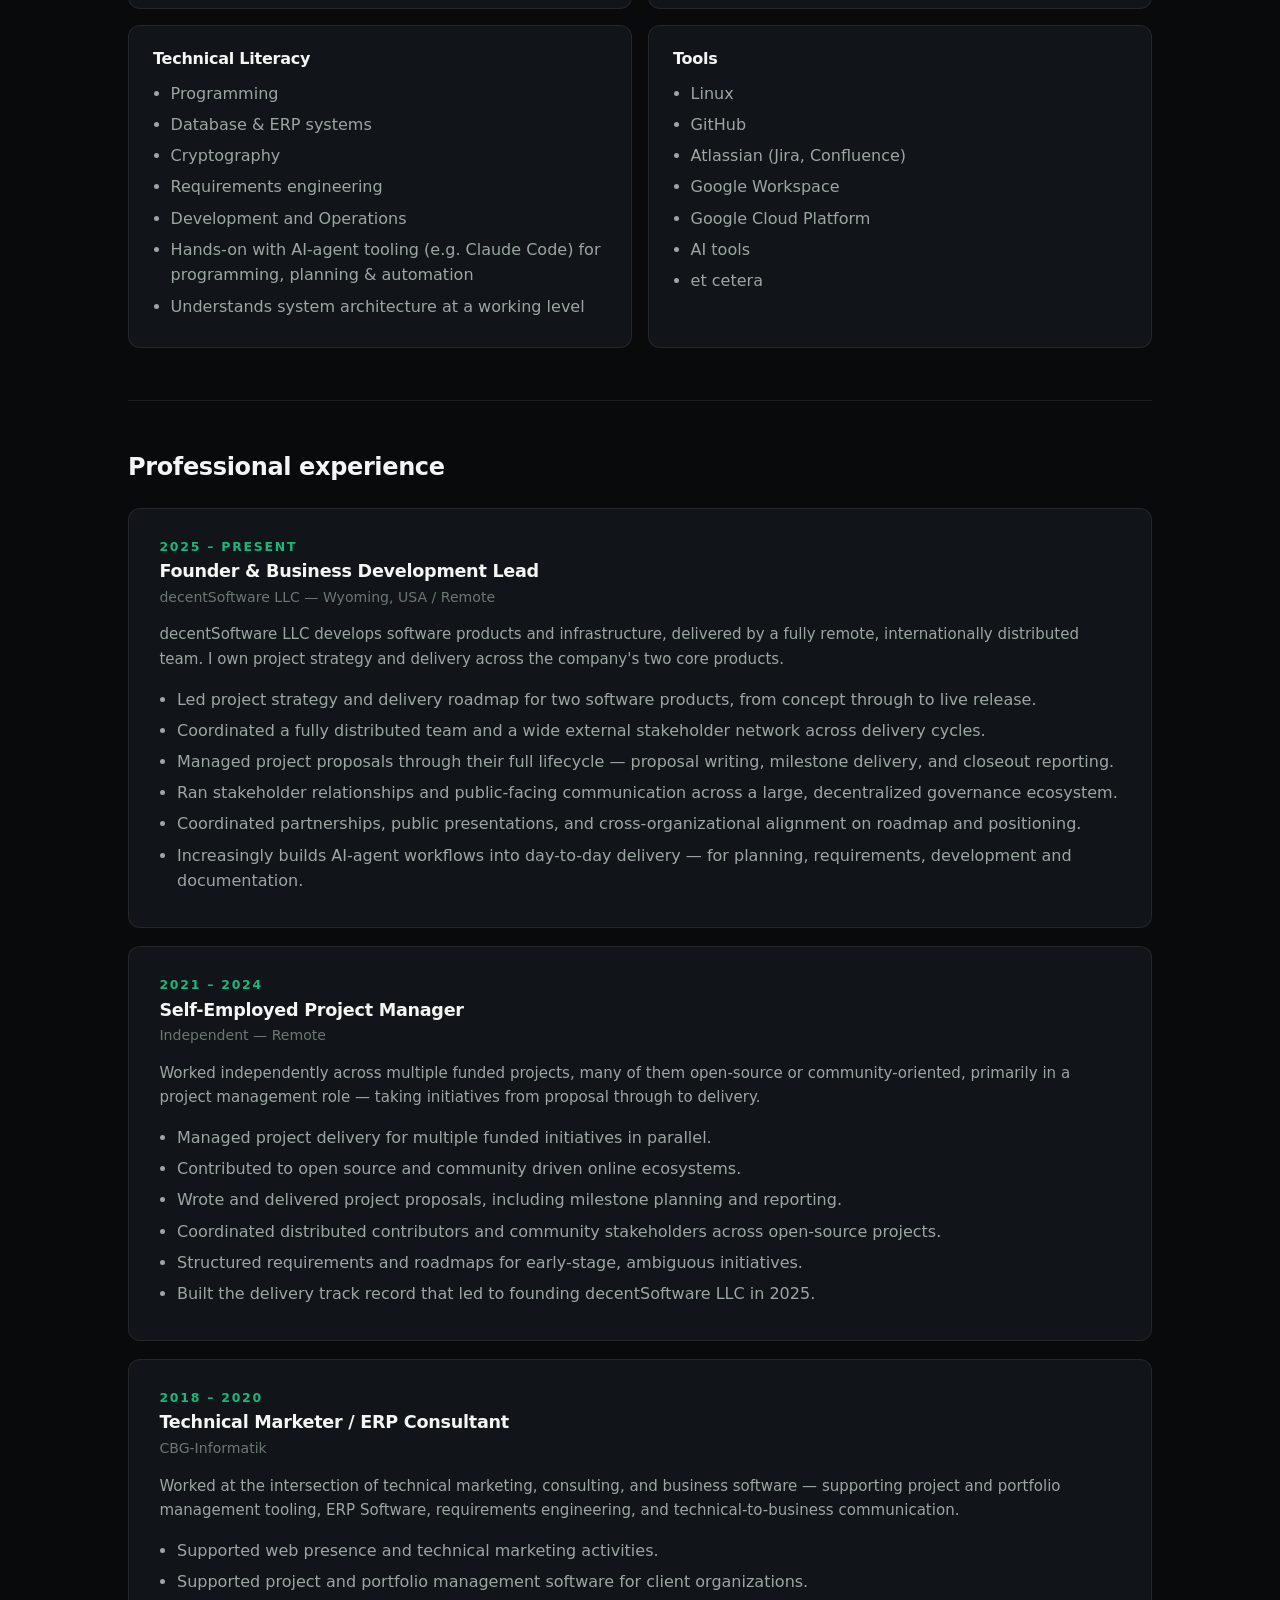
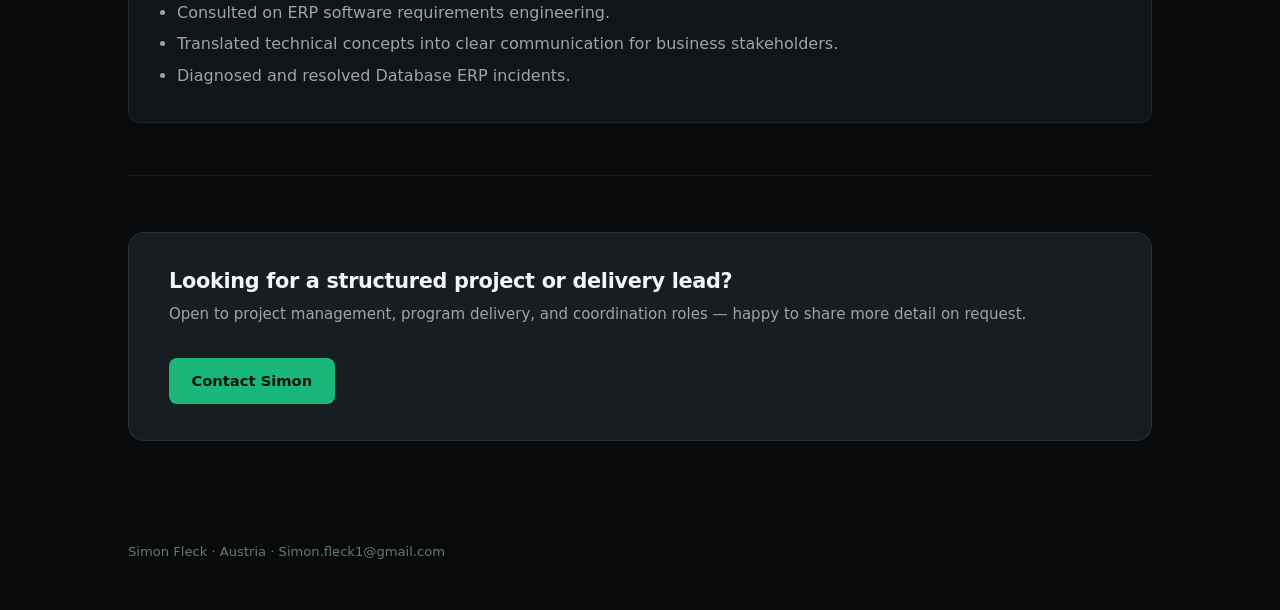
==== commit 92a86e39: "Swap hero portrait to new photo and refresh profile copy - Point main page portrait at public/photos" ====
--- a/project-management/index.html
+++ b/project-management/index.html
@@ -111,10 +111,12 @@
             <article class="card">
               <h3>Technical Literacy</h3>
               <ul>
-                <li>JavaScript, Python, SQL</li>
+                <li>Programming</li>
+                <li>Database &amp; ERP systems</li>
+                <li>Cryptography</li>
                 <li>Requirements engineering</li>
                 <li>Development and Operations</li>
-                <li>Hands-on with AI-agent tooling (e.g. Claude Code) for planning &amp; automation</li>
+                <li>Hands-on with AI-agent tooling (e.g. Claude Code) for programming, planning &amp; automation</li>
                 <li>Understands system architecture at a working level</li>
               </ul>
             </article>
@@ -125,6 +127,7 @@
                 <li>GitHub</li>
                 <li>Atlassian (Jira, Confluence)</li>
                 <li>Google Workspace</li>
+                <li>Google Cloud Platform</li>
                 <li>AI tools</li>
                 <li>et cetera</li>
               </ul>
